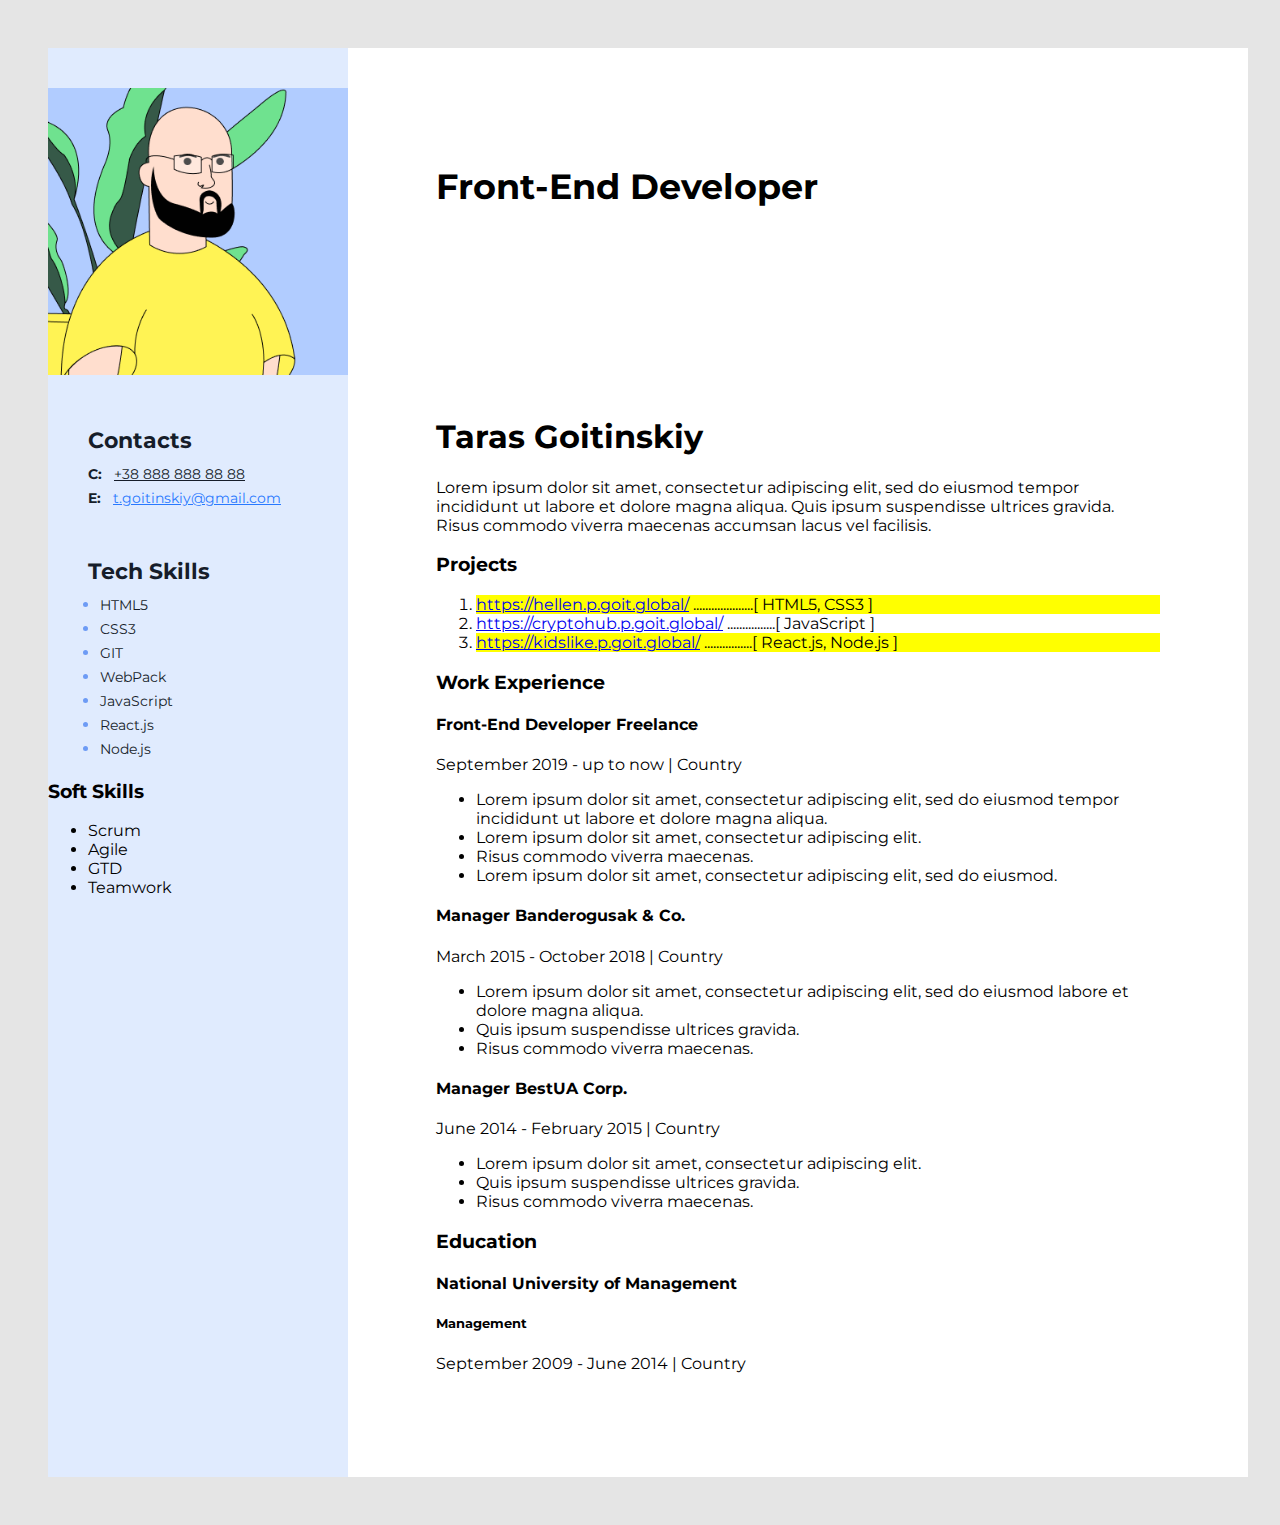
==== day-fourth.html @ 82983f36 "push" ====
<!DOCTYPE html>
<html lang="en">
  <head>
    <meta charset="UTF-8" />
    <meta http-equiv="X-UA-Compatible" content="IE=edge" />
    <meta name="viewport" content="width=device-width, initial-scale=1.0" />

    <link rel="preconnect" href="https://fonts.googleapis.com" />
    <link rel="preconnect" href="https://fonts.gstatic.com" crossorigin />
    <link
      href="https://fonts.googleapis.com/css2?family=Montserrat:wght@400;700&display=swap"
      rel="stylesheet"
    />

    <link rel="stylesheet" href="./css/fourth-day.css" />

    <title>My resume</title>
  </head>

  <body>
    <!-- Wrapper -->
    <div class="wrapper">
      <!-- Main content -->
      <div class="main-content">
        <!-- About me -->
        <div>
          <h2 class="my-profession">Front-End Developer</h2>
          <h1>Taras Goitinskiy</h1>

          <p>
            Lorem ipsum dolor sit amet, consectetur adipiscing elit, sed do
            eiusmod tempor incididunt ut labore et dolore magna aliqua. Quis
            ipsum suspendisse ultrices gravida. Risus commodo viverra maecenas
            accumsan lacus vel facilisis.
          </p>
        </div>

        <!-- My projects -->
        <div>
          <h3>Projects</h3>

          <ol>
            <li class="project-item">
              <a href="https://hellen.p.goit.global/"
                >https://hellen.p.goit.global/</a
              >
              ....................[ HTML5, CSS3 ]
            </li>
            <li>
              <a href="https://cryptohub.p.goit.global/"
                >https://cryptohub.p.goit.global/</a
              >
              ................[ JavaScript ]
            </li>
            <li class="project-item">
              <a href="https://kidslike.p.goit.global/"
                >https://kidslike.p.goit.global/</a
              >
              ................[ React.js, Node.js ]
            </li>
          </ol>
        </div>

        <!-- Work experience -->
        <div>
          <h3>Work Experience</h3>

          <!-- Company 1 -->
          <div>
            <h4>Front-End Developer Freelance</h4>

            <p>September 2019 - up to now | Country</p>

            <ul>
              <li>
                Lorem ipsum dolor sit amet, consectetur adipiscing elit, sed do
                eiusmod tempor incididunt ut labore et dolore magna aliqua.
              </li>
              <li>Lorem ipsum dolor sit amet, consectetur adipiscing elit.</li>
              <li>Risus commodo viverra maecenas.</li>
              <li>
                Lorem ipsum dolor sit amet, consectetur adipiscing elit, sed do
                eiusmod.
              </li>
            </ul>
          </div>

          <!-- Company 2 -->
          <div>
            <h4>Manager Banderogusak & Co.</h4>
            <p>March 2015 - October 2018 | Country</p>

            <ul>
              <li>
                Lorem ipsum dolor sit amet, consectetur adipiscing elit, sed do
                eiusmod labore et dolore magna aliqua.
              </li>
              <li>Quis ipsum suspendisse ultrices gravida.</li>
              <li>Risus commodo viverra maecenas.</li>
            </ul>
          </div>

          <!-- Company 3 -->
          <div>
            <h4>Manager BestUA Corp.</h4>
            <p>June 2014 - February 2015 | Country</p>

            <ul>
              <li>Lorem ipsum dolor sit amet, consectetur adipiscing elit.</li>
              <li>Quis ipsum suspendisse ultrices gravida.</li>
              <li>Risus commodo viverra maecenas.</li>
            </ul>
          </div>
        </div>

        <!-- Education -->
        <div>
          <h3>Education</h3>
          <h4>National University of Management</h4>
          <h5>Management</h5>

          <p>September 2009 - June 2014 | Country</p>
        </div>
      </div>

      <!-- Sidebar -->
      <aside class="sidebar">
        <img
          src="./img/frame-1.png"
          alt="My photo"
          width="300px"
          class="my-photo"
        />

        <!-- Contacts -->
        <div class="contacts-container">
          <h3 class="sidebar-title">Contacts</h3>
          <p class="contacts-item">
            <span class="contacts-type">C: </span>
            <a href="tel:+388888888888" class="contacts-number"
              >+38 888 888 88 88</a
            >
          </p>
          <p class="contacts-item">
            <span class="contacts-type">E: </span>
            <a href="mailto:t.goitinskiy@gmail.com" class="contacts-email"
              >t.goitinskiy@gmail.com</a
            >
          </p>
        </div>

        <!-- Tech skills -->
        <div class="tech-skills-container">
          <h3 class="sidebar-title">Tech Skills</h3>
          <ul class="skills-list">
            <li class="skills-list-item">
              <span class="skills-list-text">HTML5</span>
            </li>
            <li class="skills-list-item">
              <span class="skills-list-text">CSS3</span>
            </li>
            <li class="skills-list-item">
              <span class="skills-list-text">GIT</span>
            </li>
            <li class="skills-list-item">
              <span class="skills-list-text">WebPack</span>
            </li>
            <li class="skills-list-item">
              <span class="skills-list-text">JavaScript</span>
            </li>
            <li class="skills-list-item">
              <span class="skills-list-text">React.js</span>
            </li>
            <li class="skills-list-item">
              <span class="skills-list-text">Node.js</span>
            </li>
          </ul>
        </div>

        <!-- Soft skills -->
        <div>
          <h3>Soft Skills</h3>
          <ul>
            <li>Scrum</li>
            <li>Agile</li>
            <li>GTD</li>
            <li>Teamwork</li>
          </ul>
        </div>
      </aside>
    </div>
  </body>
</html>
---- css/fourth-day.css ----
body {
  font-family: "Montserrat", sans-serif;
  background-color: #e5e5e5;
  padding: 40px;
}

.wrapper {
  display: flex;
  flex-direction: row-reverse;
  background: #ffffff;
  width: 1200px;
  margin: 0 auto;
}

/* Main content */

.main-content {
  padding: 88px;
}

/* About me */

.my-profession {
  padding-bottom: 180px;
}

h2 {
  font-size: 35px;
}

.project-item {
  background-color: yellow;
}

/* Sidebar */

.sidebar {
  width: 370px;
  background: #e0ebfe;
}

.my-photo {
  margin-top: 40px;
}

.contacts-container,
.tech-skills-container {
  margin: 48px 0 0 40px;
}

.sidebar-title {
  font-style: normal;
  font-weight: 700;
  font-size: 22px;
  line-height: 27px;
  color: #161d2a;
  margin-bottom: 8px;
}

/* Contacts */
.contacts-type {
  font-style: normal;
  font-weight: 700;
  font-size: 14px;
  line-height: 24px;
  color: #161d2a;
  margin-right: 8px;
}

.contacts-item {
  margin: 0;
}

.contacts-number {
  font-style: normal;
  font-weight: 400;
  font-size: 14px;
  line-height: 24px;
  color: #161d2a;
}

.contacts-email {
  font-style: normal;
  font-weight: 400;
  font-size: 14px;
  line-height: 24px;
  color: #2979ff;
}

/* Skills */

.skills-list {
  margin: 0;
  padding: 0 0 0 12px;
}

.skills-list-item {
  color: #6d9bf5;
}

.skills-list-text {
  font-style: normal;
  font-weight: 400;
  font-size: 14px;
  line-height: 24px;
  color: #161d2a;
}
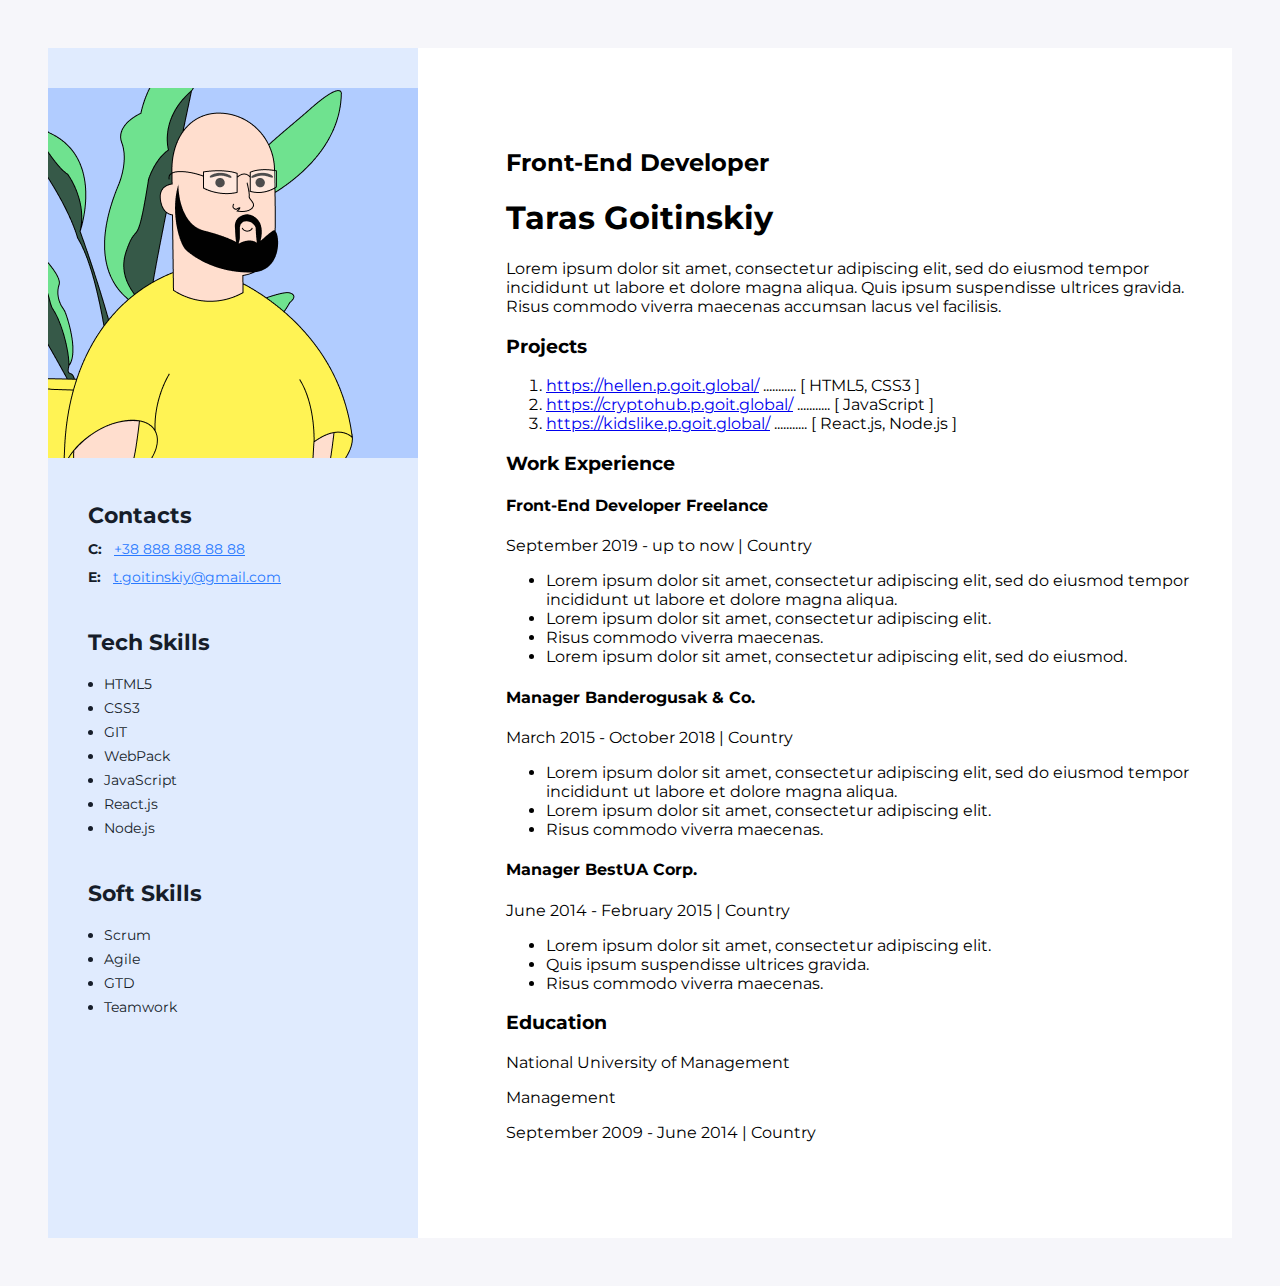
==== commit b752da78: "new" ====
--- a/day-fourth.html
+++ b/day-fourth.html
@@ -1,193 +1,176 @@
 <!DOCTYPE html>
 <html lang="en">
-  <head>
-    <meta charset="UTF-8" />
-    <meta http-equiv="X-UA-Compatible" content="IE=edge" />
-    <meta name="viewport" content="width=device-width, initial-scale=1.0" />
 
-    <link rel="preconnect" href="https://fonts.googleapis.com" />
-    <link rel="preconnect" href="https://fonts.gstatic.com" crossorigin />
-    <link
-      href="https://fonts.googleapis.com/css2?family=Montserrat:wght@400;700&display=swap"
-      rel="stylesheet"
-    />
+<head>
+    <meta charset="UTF-8">
+    <meta name="viewport" content="width=device-width, initial-scale=1.0">
+    <title>My resume</title>
 
-    <link rel="stylesheet" href="./css/fourth-day.css" />
+    <link rel="preconnect" href="https://fonts.googleapis.com">
+    <link rel="preconnect" href="https://fonts.gstatic.com" crossorigin>
+    <link href="https://fonts.googleapis.com/css2?family=Montserrat:wght@400;700&display=swap" rel="stylesheet">
 
-    <title>My resume</title>
-  </head>
+    <link rel="stylesheet" href="./css/fourth-day.css">
+</head>
 
-  <body>
+<body>
+
     <!-- Wrapper -->
     <div class="wrapper">
-      <!-- Main content -->
-      <div class="main-content">
-        <!-- About me -->
-        <div>
-          <h2 class="my-profession">Front-End Developer</h2>
-          <h1>Taras Goitinskiy</h1>
 
-          <p>
-            Lorem ipsum dolor sit amet, consectetur adipiscing elit, sed do
-            eiusmod tempor incididunt ut labore et dolore magna aliqua. Quis
-            ipsum suspendisse ultrices gravida. Risus commodo viverra maecenas
-            accumsan lacus vel facilisis.
-          </p>
+        <!-- Main content -->
+        <div class="main-content">
+            <!-- My info -->
+            <div>
+                <h2>Front-End Developer</h2>
+
+                <h1>Taras Goitinskiy</h1>
+
+                <p>Lorem ipsum dolor sit amet, consectetur adipiscing elit, sed do eiusmod tempor incididunt ut labore
+                    et dolore magna
+                    aliqua. Quis ipsum suspendisse ultrices gravida. Risus commodo viverra maecenas accumsan lacus vel
+                    facilisis.</p>
+            </div>
+
+            <!-- My projects -->
+            <div>
+                <h3>Projects</h3>
+
+                <ol>
+                    <li class="project-item">
+                        <a href="https://hellen.p.goit.global/" target="_blank">https://hellen.p.goit.global/</a>
+                        ...........
+                        [ HTML5, CSS3 ]
+                    </li>
+                    <li>
+                        <a href="https://cryptohub.p.goit.global/" target="_blank">https://cryptohub.p.goit.global/</a>
+                        ...........
+                        [ JavaScript ]
+                    </li>
+                    <li class="project-item">
+                        <a href="https://kidslike.p.goit.global/" target="_blank">https://kidslike.p.goit.global/</a>
+                        ...........
+                        [ React.js, Node.js ]
+                    </li>
+                </ol>
+            </div>
+
+            <!-- Work experience -->
+            <div>
+                <h3>Work Experience</h3>
+
+                <!-- Company 1 -->
+                <div>
+                    <h4>Front-End Developer Freelance</h4>
+                    <p>September 2019 - up to now | Country</p>
+
+                    <ul>
+                        <li>Lorem ipsum dolor sit amet, consectetur adipiscing elit, sed do eiusmod tempor incididunt ut
+                            labore et dolore magna
+                            aliqua.
+                        </li>
+                        <li>Lorem ipsum dolor sit amet, consectetur adipiscing elit.
+                        </li>
+                        <li>Risus commodo viverra maecenas.
+                        </li>
+                        <li>Lorem ipsum dolor sit amet, consectetur adipiscing elit, sed do eiusmod.</li>
+                    </ul>
+                </div>
+
+                <!-- Company 2 -->
+                <div>
+                    <h4>Manager Banderogusak & Co.</h4>
+                    <p>March 2015 - October 2018 | Country</p>
+
+                    <ul>
+                        <li>Lorem ipsum dolor sit amet, consectetur adipiscing elit, sed do eiusmod tempor incididunt ut
+                            labore et dolore magna
+                            aliqua.
+                        </li>
+                        <li>Lorem ipsum dolor sit amet, consectetur adipiscing elit.
+                        </li>
+                        <li>Risus commodo viverra maecenas.
+                        </li>
+
+                    </ul>
+                </div>
+
+                <!-- Company 3 -->
+                <div>
+                    <h4>Manager BestUA Corp.</h4>
+                    <p>June 2014 - February 2015 | Country</p>
+
+                    <ul>
+                        <li>Lorem ipsum dolor sit amet, consectetur adipiscing elit.
+                        </li>
+                        <li>Quis ipsum suspendisse ultrices gravida.</li>
+                        <li>Risus commodo viverra maecenas.</li>
+                    </ul>
+                </div>
+            </div>
+
+            <!-- Education -->
+            <div>
+                <h3>Education</h3>
+                <p>National University of Management</p>
+                <p>Management</p>
+                <p>September 2009 - June 2014 | Country</p>
+            </div>
         </div>
 
-        <!-- My projects -->
-        <div>
-          <h3>Projects</h3>
+        <!-- Sidebar -->
+        <aside class="sidebar">
+            <img src="img/my-photo.png" alt="My photo" width="370">
 
-          <ol>
-            <li class="project-item">
-              <a href="https://hellen.p.goit.global/"
-                >https://hellen.p.goit.global/</a
-              >
-              ....................[ HTML5, CSS3 ]
-            </li>
-            <li>
-              <a href="https://cryptohub.p.goit.global/"
-                >https://cryptohub.p.goit.global/</a
-              >
-              ................[ JavaScript ]
-            </li>
-            <li class="project-item">
-              <a href="https://kidslike.p.goit.global/"
-                >https://kidslike.p.goit.global/</a
-              >
-              ................[ React.js, Node.js ]
-            </li>
-          </ol>
-        </div>
+            <div class="sidebar-content">
+                <!-- Contacts -->
+                <div class="contacts-container">
+                    <h3 class="contacts-title">Contacts</h3>
+                    <p class="contacts-item">
+                        <span class="contacts-type">C:</span>
+                        <a class="contacts-link" href="tel:+388888888888">+38 888 888 88 88</a>
+                    </p>
+                    <p class="contacts-item">
+                        <span class="contacts-type">E:</span>
+                        <a class="contacts-link" href="malto:t.goitinskiy@gmail.com">t.goitinskiy@gmail.com</a>
+                    </p>
 
-        <!-- Work experience -->
-        <div>
-          <h3>Work Experience</h3>
+                </div>
 
-          <!-- Company 1 -->
-          <div>
-            <h4>Front-End Developer Freelance</h4>
+                <!-- Tech skills -->
+                <div class="skills-container">
+                    <h3 class="skills-title">Tech Skills</h3>
+                    <ul class="skills-list">
+                        <li class="skills-list-item">HTML5</li>
+                        <li class="skills-list-item">CSS3</li>
+                        <li class="skills-list-item">GIT</li>
+                        <li class="skills-list-item">WebPack</li>
+                        <li class="skills-list-item">JavaScript</li>
+                        <li class="skills-list-item">React.js</li>
+                        <li class="skills-list-item">Node.js</li>
+                    </ul>
+                </div>
 
-            <p>September 2019 - up to now | Country</p>
+                <!-- Soft skills -->
+                <div class="skills-container">
+                    <h3 class="skills-title">Soft Skills</h3>
+                    <ul class="skills-list">
+                        <li class="skills-list-item">Scrum</li>
+                        <li class="skills-list-item">Agile</li>
+                        <li class="skills-list-item">GTD</li>
+                        <li class="skills-list-item">Teamwork</li>
+                    </ul>
+                </div>
 
-            <ul>
-              <li>
-                Lorem ipsum dolor sit amet, consectetur adipiscing elit, sed do
-                eiusmod tempor incididunt ut labore et dolore magna aliqua.
-              </li>
-              <li>Lorem ipsum dolor sit amet, consectetur adipiscing elit.</li>
-              <li>Risus commodo viverra maecenas.</li>
-              <li>
-                Lorem ipsum dolor sit amet, consectetur adipiscing elit, sed do
-                eiusmod.
-              </li>
-            </ul>
-          </div>
+            </div>
+        </aside>
 
-          <!-- Company 2 -->
-          <div>
-            <h4>Manager Banderogusak & Co.</h4>
-            <p>March 2015 - October 2018 | Country</p>
+    </div>
 
-            <ul>
-              <li>
-                Lorem ipsum dolor sit amet, consectetur adipiscing elit, sed do
-                eiusmod labore et dolore magna aliqua.
-              </li>
-              <li>Quis ipsum suspendisse ultrices gravida.</li>
-              <li>Risus commodo viverra maecenas.</li>
-            </ul>
-          </div>
 
-          <!-- Company 3 -->
-          <div>
-            <h4>Manager BestUA Corp.</h4>
-            <p>June 2014 - February 2015 | Country</p>
 
-            <ul>
-              <li>Lorem ipsum dolor sit amet, consectetur adipiscing elit.</li>
-              <li>Quis ipsum suspendisse ultrices gravida.</li>
-              <li>Risus commodo viverra maecenas.</li>
-            </ul>
-          </div>
-        </div>
 
-        <!-- Education -->
-        <div>
-          <h3>Education</h3>
-          <h4>National University of Management</h4>
-          <h5>Management</h5>
 
-          <p>September 2009 - June 2014 | Country</p>
-        </div>
-      </div>
+</body>
 
-      <!-- Sidebar -->
-      <aside class="sidebar">
-        <img
-          src="./img/frame-1.png"
-          alt="My photo"
-          width="300px"
-          class="my-photo"
-        />
-
-        <!-- Contacts -->
-        <div class="contacts-container">
-          <h3 class="sidebar-title">Contacts</h3>
-          <p class="contacts-item">
-            <span class="contacts-type">C: </span>
-            <a href="tel:+388888888888" class="contacts-number"
-              >+38 888 888 88 88</a
-            >
-          </p>
-          <p class="contacts-item">
-            <span class="contacts-type">E: </span>
-            <a href="mailto:t.goitinskiy@gmail.com" class="contacts-email"
-              >t.goitinskiy@gmail.com</a
-            >
-          </p>
-        </div>
-
-        <!-- Tech skills -->
-        <div class="tech-skills-container">
-          <h3 class="sidebar-title">Tech Skills</h3>
-          <ul class="skills-list">
-            <li class="skills-list-item">
-              <span class="skills-list-text">HTML5</span>
-            </li>
-            <li class="skills-list-item">
-              <span class="skills-list-text">CSS3</span>
-            </li>
-            <li class="skills-list-item">
-              <span class="skills-list-text">GIT</span>
-            </li>
-            <li class="skills-list-item">
-              <span class="skills-list-text">WebPack</span>
-            </li>
-            <li class="skills-list-item">
-              <span class="skills-list-text">JavaScript</span>
-            </li>
-            <li class="skills-list-item">
-              <span class="skills-list-text">React.js</span>
-            </li>
-            <li class="skills-list-item">
-              <span class="skills-list-text">Node.js</span>
-            </li>
-          </ul>
-        </div>
-
-        <!-- Soft skills -->
-        <div>
-          <h3>Soft Skills</h3>
-          <ul>
-            <li>Scrum</li>
-            <li>Agile</li>
-            <li>GTD</li>
-            <li>Teamwork</li>
-          </ul>
-        </div>
-      </aside>
-    </div>
-  </body>
-</html>
+</html>--- a/css/fourth-day.css
+++ b/css/fourth-day.css
@@ -1,107 +1,100 @@
 body {
+  background: #f6f6fa;
+  padding: 40px 40px 40px 40px;
   font-family: "Montserrat", sans-serif;
-  background-color: #e5e5e5;
-  padding: 40px;
 }
 
 .wrapper {
+  background: #ffffff;
   display: flex;
   flex-direction: row-reverse;
-  background: #ffffff;
-  width: 1200px;
-  margin: 0 auto;
 }
 
 /* Main content */
 
 .main-content {
-  padding: 88px;
-}
-
-/* About me */
-
-.my-profession {
-  padding-bottom: 180px;
-}
-
-h2 {
-  font-size: 35px;
-}
-
-.project-item {
-  background-color: yellow;
+  padding-left: 88px;
+  padding-top: 80px;
+  padding-right: 40px;
+  padding-bottom: 80px;
+  box-sizing: border-box;
 }
 
 /* Sidebar */
 
 .sidebar {
+  background: #e0ebfe;
+  padding-top: 40px;
+  padding-bottom: 40px;
+  box-sizing: border-box;
   width: 370px;
-  background: #e0ebfe;
 }
 
-.my-photo {
-  margin-top: 40px;
+.sidebar-content {
+  padding-left: 40px;
+  padding-top: 40px;
+  padding-right: 40px;
+  box-sizing: border-box;
 }
 
-.contacts-container,
-.tech-skills-container {
-  margin: 48px 0 0 40px;
-}
+/* Contacts */
 
-.sidebar-title {
-  font-style: normal;
+.contacts-title {
+  color: #161d2a;
+  font-size: 22px;
   font-weight: 700;
-  font-size: 22px;
-  line-height: 27px;
-  color: #161d2a;
+  line-height: normal;
+  margin-top: 0;
   margin-bottom: 8px;
 }
 
-/* Contacts */
 .contacts-type {
-  font-style: normal;
+  color: #161d2a;
+  font-size: 14px;
   font-weight: 700;
-  font-size: 14px;
   line-height: 24px;
-  color: #161d2a;
   margin-right: 8px;
 }
 
-.contacts-item {
-  margin: 0;
+.contacts-link {
+  color: #2979ff;
+  font-size: 14px;
+  font-weight: 400;
+  line-height: 24px;
+  text-decoration-line: underline;
 }
 
-.contacts-number {
-  font-style: normal;
-  font-weight: 400;
-  font-size: 14px;
-  line-height: 24px;
-  color: #161d2a;
+.contacts-item {
+  margin-top: 0;
+  margin-bottom: 4px;
 }
 
-.contacts-email {
-  font-style: normal;
-  font-weight: 400;
-  font-size: 14px;
-  line-height: 24px;
-  color: #2979ff;
+.contacts-container {
+  margin-bottom: 40px;
 }
 
-/* Skills */
+/* Skills container */
+
+.skills-container {
+  margin-bottom: 40px;
+}
+
+.skills-title {
+  color: #161d2a;
+  font-size: 22px;
+  font-weight: 700;
+  line-height: normal;
+  margin-top: 0;
+  margin-bottom: 8px;
+}
 
 .skills-list {
-  margin: 0;
-  padding: 0 0 0 12px;
+  padding-left: 16px;
 }
 
 .skills-list-item {
-  color: #6d9bf5;
+  color: #161d2a;
+  font-size: 14px;
+  font-weight: 400;
+  line-height: 24px;
 }
-
-.skills-list-text {
-  font-style: normal;
-  font-weight: 400;
-  font-size: 14px;
-  line-height: 24px;
-  color: #161d2a;
-}
